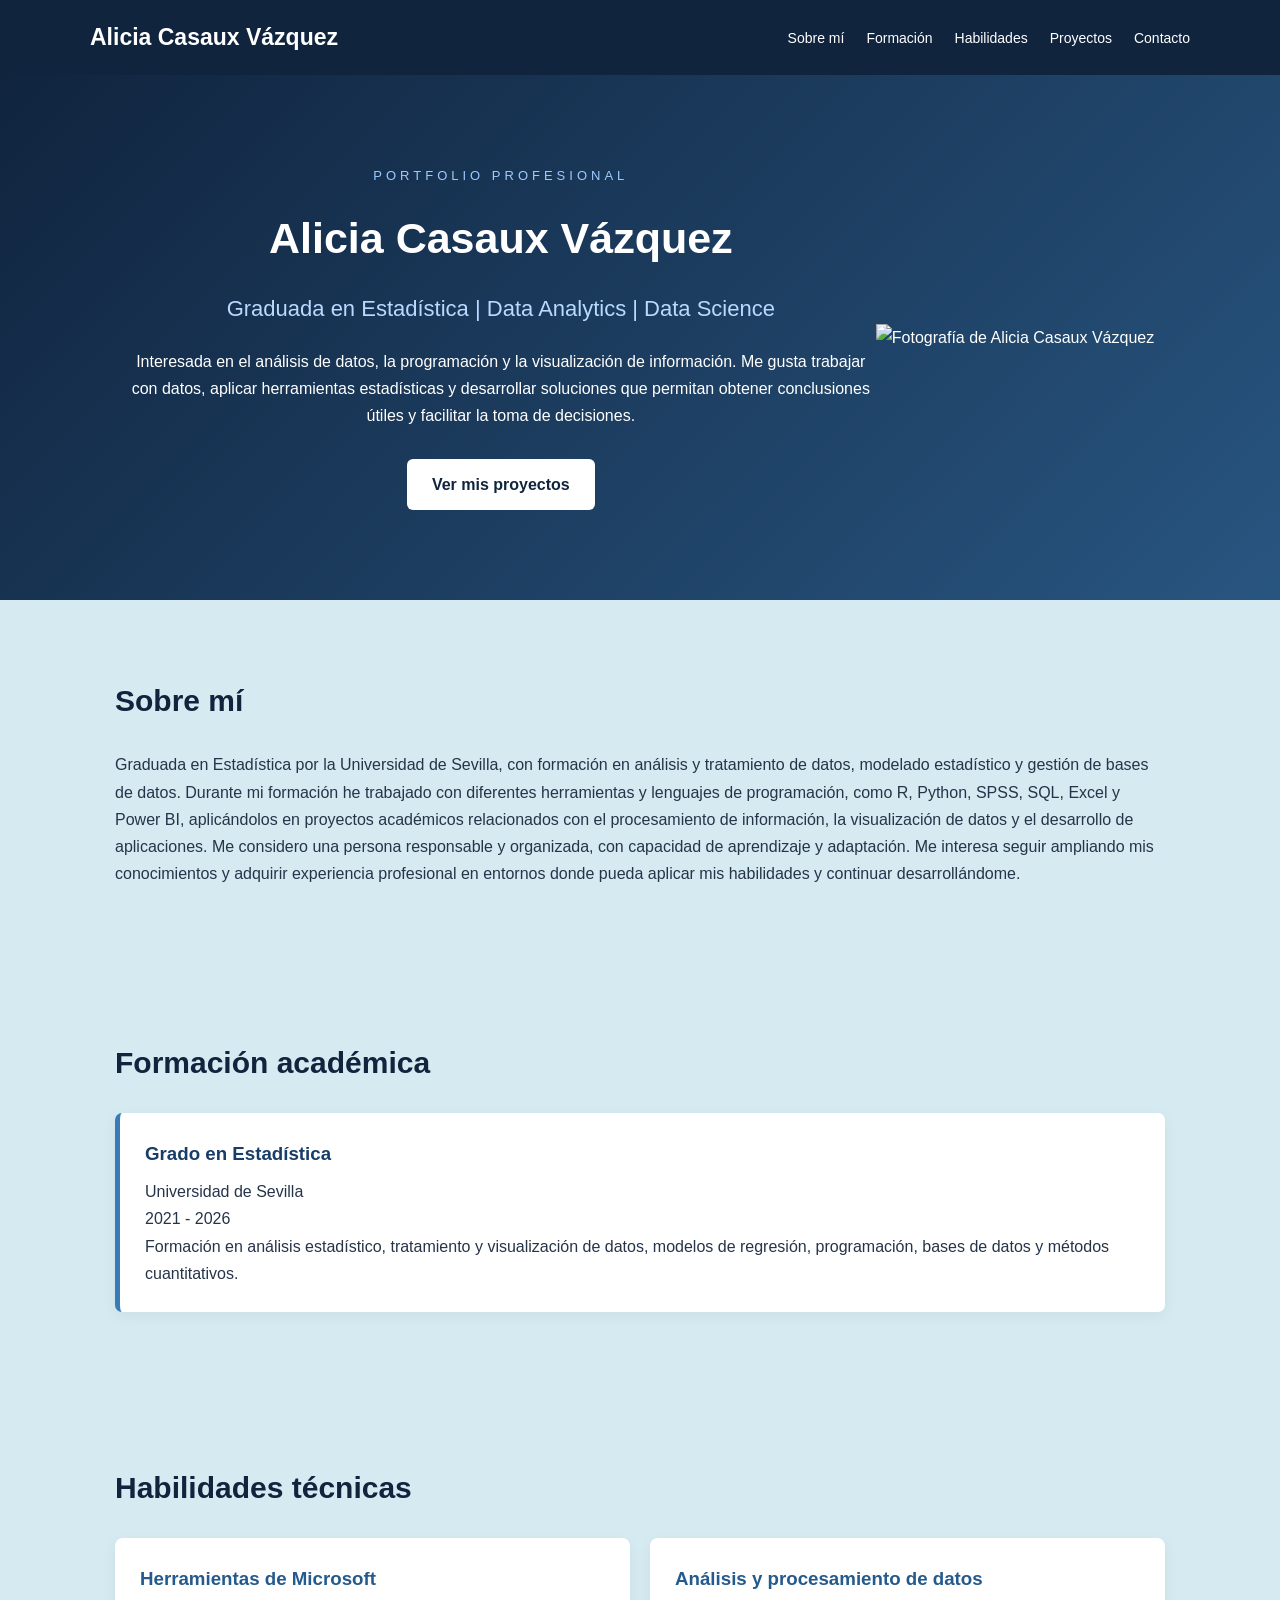
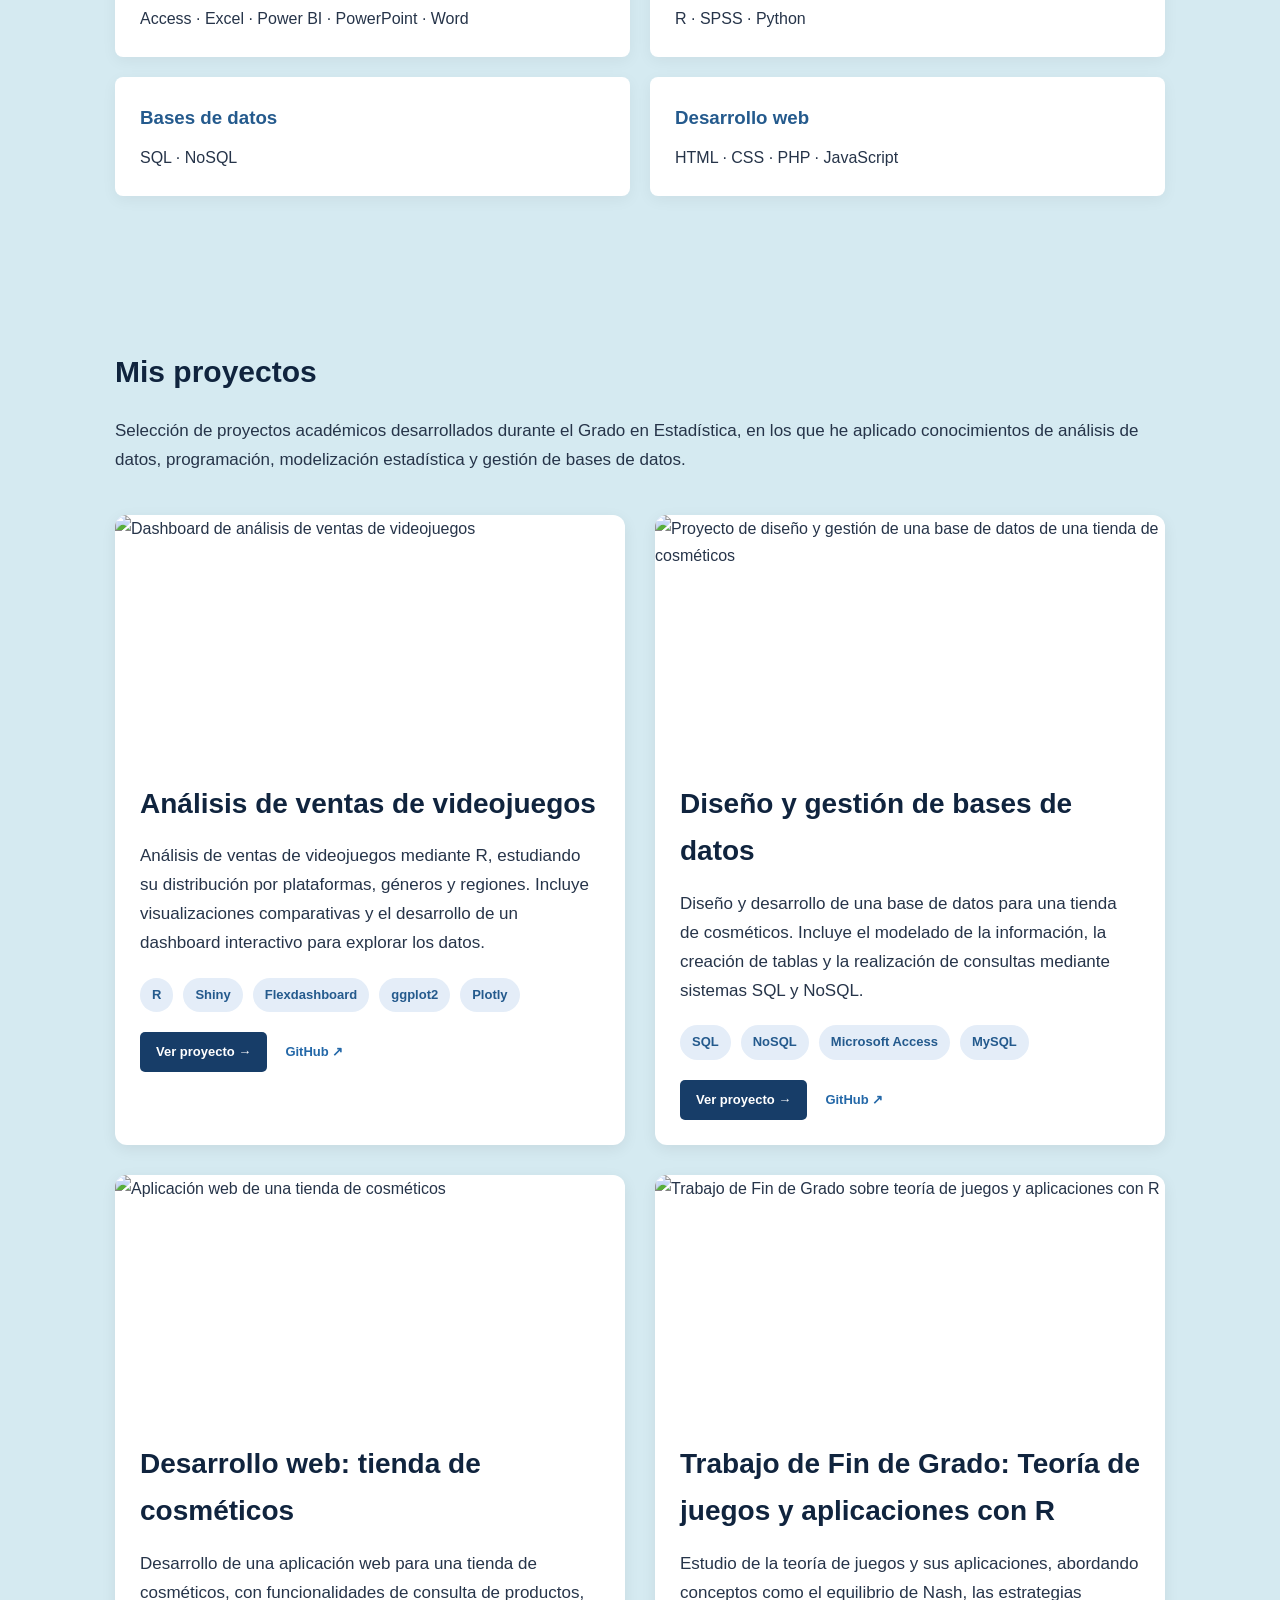
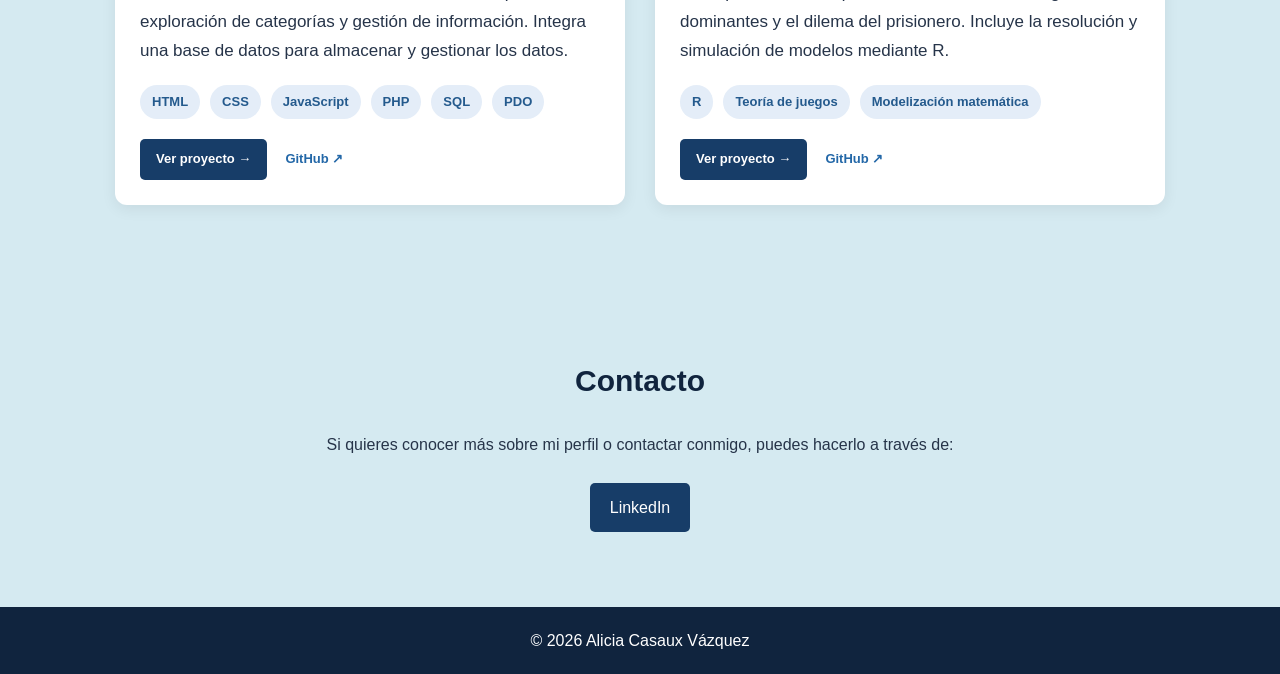
==== index.html @ c07f585f "Add files via upload" ====
<!DOCTYPE html>
<html lang="es">

<head>
    <meta charset="UTF-8">
    <meta name="viewport" content="width=device-width, initial-scale=1.0">

    <meta name="description"
        content="Portfolio profesional de Alicia Casaux Vázquez. Análisis de datos, estadística, programación y bases de datos.">

    <meta name="author" content="Alicia Casaux Vázquez">

    <title>Portfolio | Alicia Casaux Vázquez</title>

    <link rel="stylesheet" href="style.css">
</head>

<body>

    <!-- CABECERA Y NAVEGACIÓN -->
    <header>
        <nav class="navbar">

            <a href="#inicio" class="logo">
                Alicia Casaux Vázquez
            </a>

            <ul class="nav-links">
                <li><a href="#sobre-mi">Sobre mí</a></li>
                <li><a href="#formacion">Formación</a></li>
                <li><a href="#habilidades">Habilidades</a></li>
                <li><a href="#proyectos">Proyectos</a></li>
                <li><a href="#contacto">Contacto</a></li>
            </ul>

        </nav>
    </header>


    <main>

        <!-- INICIO -->
        <section id="inicio" class="hero">

            <div class="hero-content">

                <p class="intro">
                    PORTFOLIO PROFESIONAL
                </p>

                <h1>Alicia Casaux Vázquez</h1>

                <h2>
                    Graduada en Estadística | Data Analytics | Data Science
                </h2>

                <p>
                    Interesada en el análisis de datos, la programación y la visualización de información. Me gusta trabajar con datos, aplicar herramientas estadísticas y desarrollar soluciones que permitan obtener conclusiones útiles y facilitar la toma de decisiones.
                </p>

                <a href="#proyectos" class="button">
                    Ver mis proyectos
                </a>

            </div>

            <div class="hero-image">

                <img src="img/foto.jpeg"
                     alt="Fotografía de Alicia Casaux Vázquez" class="imagen-pequena">

            </div>

        </section>


        <!-- SOBRE MÍ -->
        <section id="sobre-mi" class="section">

            <h2>Sobre mí</h2>

            <p>
                Graduada en Estadística por la Universidad de Sevilla, con formación en análisis y tratamiento de datos, modelado estadístico y gestión de bases de datos.

                Durante mi formación he trabajado con diferentes herramientas y lenguajes de programación, como R, Python, SPSS, SQL, Excel y Power BI, aplicándolos en proyectos académicos relacionados con el procesamiento de información, la visualización de datos y el desarrollo de aplicaciones.
                
                Me considero una persona responsable y organizada, con capacidad de aprendizaje y adaptación. Me interesa seguir ampliando mis conocimientos y adquirir experiencia profesional en entornos donde pueda aplicar mis habilidades y continuar desarrollándome.
            </p>

        </section>


        <!-- FORMACIÓN ACADÉMICA -->
        <section id="formacion" class="section">

            <h2>Formación académica</h2>

            <div class="education-card">

                <h3>Grado en Estadística</h3>

                <p>
                    Universidad de Sevilla
                </p>

                <p>
                    2021 - 2026
                </p>

                <p>
                    Formación en análisis estadístico, tratamiento y
                    visualización de datos, modelos de regresión,
                    programación, bases de datos y métodos cuantitativos.
                </p>

            </div>

        </section>


        <!-- HABILIDADES TÉCNICAS -->
        <section id="habilidades" class="section">

            <h2>Habilidades técnicas</h2>
        
            <div class="skills-grid">
        
                <div class="skill-category">
                    <h3>Herramientas de Microsoft</h3>
                    <p>
                        Access · Excel · Power BI · PowerPoint · Word
                    </p>
                </div>
        
                <div class="skill-category">
                    <h3>Análisis y procesamiento de datos</h3>
                    <p>
                        R · SPSS · Python
                    </p>
                </div>
        
                <div class="skill-category">
                    <h3>Bases de datos</h3>
                    <p>
                        SQL · NoSQL
                    </p>
                </div>
        
                <div class="skill-category">
                    <h3>Desarrollo web</h3>
                    <p>
                        HTML · CSS · PHP · JavaScript
                    </p>
                </div>
        
            </div>
        
        </section>


        
        <!-- PROYECTOS -->
        <section id="proyectos" class="projects">
        
            <div class="container">
        
                <h2>Mis proyectos</h2>
        
                <p class="section-description">
                    Selección de proyectos académicos desarrollados
                    durante el Grado en Estadística, en los que he
                    aplicado conocimientos de análisis de datos,
                    programación, modelización estadística y gestión
                    de bases de datos.
                </p>
        
                <div class="projects-grid">
        
                    <!-- PROYECTO 1: VIDEOJUEGOS -->
                    <article class="project-card">
        
                        <img src="img/Videojuegos/videojuegos-banner.png"
                             alt="Dashboard de análisis de ventas de videojuegos">
        
                        <div class="project-content">
        
                            <h3>Análisis de ventas de videojuegos</h3>
        
                            <p>
                                Análisis de ventas de videojuegos mediante R,
                                estudiando su distribución por plataformas,
                                géneros y regiones. Incluye visualizaciones
                                comparativas y el desarrollo de un dashboard
                                interactivo para explorar los datos.
                            </p>
        
                            <div class="technologies">
                                <span>R</span>
                                <span>Shiny</span>
                                <span>Flexdashboard</span>
                                <span>ggplot2</span>
                                <span>Plotly</span>
                            </div>
        
                            <div class="project-buttons">
        
                                <a href="proyecto-videojuegos.html"
                                   class="project-link">
                                    Ver proyecto →
                                </a>
        
                                <a href="https://github.com/AliciaCx/Analisis-ventas-videojuegos"
                                   target="_blank"
                                   rel="noopener noreferrer"
                                   class="github-link">
                                    GitHub ↗
                                </a>
        
                            </div>
        
                        </div>
        
                    </article>
        
        
                    <!-- PROYECTO 2: BASES DE DATOS -->
                    <article class="project-card">
        
                        <img src="img/bbdd/base-banner.png"
                             alt="Proyecto de diseño y gestión de una base de datos de una tienda de cosméticos">
        
                        <div class="project-content">
        
                            <h3>Diseño y gestión de bases de datos</h3>
        
                            <p>
                                Diseño y desarrollo de una base de datos
                                para una tienda de cosméticos. Incluye
                                el modelado de la información, la creación
                                de tablas y la realización de consultas
                                mediante sistemas SQL y NoSQL.
                            </p>
        
                            <div class="technologies">
                                <span>SQL</span>
                                <span>NoSQL</span>
                                <span>Microsoft Access</span>
                                <span>MySQL</span>
                            </div>
        
                            <div class="project-buttons">
        
                                <a href="proyecto-bases-datos.html"
                                   class="project-link">
                                    Ver proyecto →
                                </a>
        
                                <a href="https://github.com/AliciaCx/dis-base-datos"
                                   target="_blank"
                                   rel="noopener noreferrer"
                                   class="github-link">
                                    GitHub ↗
                                </a>
        
                            </div>
        
                        </div>
        
                    </article>
        
        
                    <!-- PROYECTO 3: DESARROLLO WEB -->
                    <article class="project-card">
        
                        <img src="img/web/web-banner.png"
                             alt="Aplicación web de una tienda de cosméticos">
        
                        <div class="project-content">
        
                            <h3>Desarrollo web: tienda de cosméticos</h3>
        
                            <p>
                                Desarrollo de una aplicación web para
                                una tienda de cosméticos, con funcionalidades
                                de consulta de productos, exploración de
                                categorías y gestión de información.
                                Integra una base de datos para almacenar
                                y gestionar los datos.
                            </p>
        
                            <div class="technologies">
                                <span>HTML</span>
                                <span>CSS</span>
                                <span>JavaScript</span>
                                <span>PHP</span>
                                <span>SQL</span>
                                <span>PDO</span>
                            </div>
        
                            <div class="project-buttons">
        
                                <a href="proyecto-tienda-web.html"
                                   class="project-link">
                                    Ver proyecto →
                                </a>
        
                                <a href="https://github.com/AliciaCx/web-tienda"
                                   target="_blank"
                                   rel="noopener noreferrer"
                                   class="github-link">
                                    GitHub ↗
                                </a>
        
                            </div>
        
                        </div>
        
                    </article>
        
        
                    <!-- PROYECTO 4: TFG -->
                    <article class="project-card">
        
                        <img src="img/TFG/teoria-de-juegos-banner.webp"
                             alt="Trabajo de Fin de Grado sobre teoría de juegos y aplicaciones con R">
        
                        <div class="project-content">
        
                            <h3>
                                Trabajo de Fin de Grado:
                                Teoría de juegos y aplicaciones con R
                            </h3>
        
                            <p>
                                Estudio de la teoría de juegos y sus
                                aplicaciones, abordando conceptos como
                                el equilibrio de Nash, las estrategias
                                dominantes y el dilema del prisionero.
                                Incluye la resolución y simulación
                                de modelos mediante R.
                            </p>
        
                            <div class="technologies">
                                <span>R</span>
                                <span>Teoría de juegos</span>
                                <span>Modelización matemática</span>
                            </div>
        
                            <div class="project-buttons">
        
                                <a href="proyecto-tfg.html"
                                   class="project-link">
                                    Ver proyecto →
                                </a>
        
                                <a href="https://github.com/AliciaCx/TFG.-Teoria-de-juegos"
                                   target="_blank"
                                   rel="noopener noreferrer"
                                   class="github-link">
                                    GitHub ↗
                                </a>
        
                            </div>
        
                        </div>
        
                    </article>
        
                </div>
        
            </div>
        
        </section>
        


        <!-- CONTACTO -->
        <section id="contacto" class="section contact">

            <h2>Contacto</h2>

            <p>
                Si quieres conocer más sobre mi perfil o contactar conmigo,
                puedes hacerlo a través de:
            </p>

            <div class="contact-links">

                <a href="https://www.linkedin.com/in/alicia-casaux-vazquez"
                   target="_blank"
                   rel="noopener noreferrer">
                    LinkedIn
                </a>

            </div>

        </section>

    </main>


    <!-- PIE DE PÁGINA -->
    <footer>

        <p>
            © <span id="year"></span> Alicia Casaux Vázquez
        </p>

    </footer>


    <!-- JAVASCRIPT -->
    <script src="script.js"></script>

</body>

</html>
---- style.css ----
/* =================================
CONFIGURACIÓN GENERAL
================================= */

* {
    margin: 0;
    padding: 0;
    box-sizing: border-box;
    scroll-behavior: smooth;
}

body {
    font-family: Arial, sans-serif;
    background-color: #d5eaf1;
    color: #263449;
    line-height: 1.7;
}

a {
    text-decoration: none;
}


/* =================================
 MENÚ DE NAVEGACIÓN
================================= */

header {
    background-color: #10243e;
    position: sticky;
    top: 0;
    z-index: 100;
}

.navbar {
    max-width: 1150px;
    margin: auto;
    padding: 18px 25px;
    display: flex;
    justify-content: space-between;
    align-items: center;
}

.logo {
    color: white;
    font-size: 23px;
    font-weight: bold;
}

.nav-links {
    display: flex;
    gap: 22px;
    list-style: none;
}

.nav-links a {
    color: white;
    font-size: 14px;
    transition: color 0.3s;
}

.nav-links a:hover {
    color: #8ec5ff;
}


/* =================================
PORTADA
================================= */

.hero {
    min-height: 280px;
    padding: 90px 25px;

    display: flex;
    justify-content: center;
    align-items: center;
    text-align: center;

    background: linear-gradient(
        135deg,
        #10243e,
        #285580
    );

    color: white;
}

.hero-content {
    max-width: 750px;
}

.intro {
    color: #9ecaff;
    letter-spacing: 4px;
    font-size: 13px;
}

.hero h1 {
    font-size: 43px;
    margin: 15px 0;
}

.hero h2 {
    color: #b9d9ff;
    font-size: 22px;
    font-weight: normal;
}

.hero p:not(.intro) {
    margin: 20px 0 30px;
}

.button {
    display: inline-block;
    background-color: white;
    color: #10243e;
    padding: 12px 25px;
    border-radius: 6px;
    font-weight: bold;
    transition: 0.3s;
}

.button:hover {
    background-color: #dceaff;
    transform: translateY(-2px);
}

/* =================================
SECCIONES GENERALES
================================= */

.section {
    max-width: 1100px;
    margin: auto;
    padding: 75px 25px;
}

.section h2 {
    color: #10243e;
    font-size: 30px;
    margin-bottom: 25px;
}

.section-description {
    margin-bottom: 30px;
}


/* =================================
FORMACIÓN
================================= */

.education-card {
    background-color: white;
    padding: 25px;
    border-left: 5px solid #397bb8;
    border-radius: 7px;
    box-shadow: 0 4px 15px rgba(0,0,0,0.05);
}

.education-card h3 {
    color: #173d68;
    margin-bottom: 8px;
}


/* =================================
 HABILIDADES
================================= */

.skills-grid {
    display: grid;
    grid-template-columns: repeat(2, 1fr);
    gap: 20px;
}

.skill-category {
    background-color: white;
    padding: 25px;
    border-radius: 8px;
    box-shadow: 0 4px 15px rgba(0,0,0,0.05);
}

.skill-category h3 {
    color: #245a8d;
    margin-bottom: 10px;
}



/* =================================
PROYECTOS
================================= */

.projects {
    max-width: 1100px;
    margin: auto;
    padding: 75px 25px;
}

.projects h2 {
    color: #10243e;
    font-size: 30px;
    margin-bottom: 20px;
}

.projects .section-description {
    margin-bottom: 40px;
    font-size: 17px;
}

.projects-grid {
    display: grid;
    grid-template-columns: repeat(2, 1fr);
    gap: 30px;
}

.project-card {
    background-color: white;
    border-radius: 12px;
    overflow: hidden;
    box-shadow: 0 4px 15px rgba(0,0,0,0.07);
    transition: all 0.3s ease;
}

.project-card:hover {
    transform: translateY(-5px);
}

.project-card img {
    width: 100%;
    height: 240px;
    object-fit: cover;
    display: block;
}

.project-content {
    padding: 25px;
}

.project-content h3 {
    color: #10243e;
    font-size: 28px;
    margin-bottom: 15px;
}

.project-content p {
    font-size: 17px;
    margin-bottom: 20px;
}

.technologies {
    display: flex;
    flex-wrap: wrap;
    gap: 10px;
    margin-bottom: 20px;
}

.technologies span {
    background-color: #e4edf8;
    color: #245a8d;
    padding: 6px 12px;
    border-radius: 20px;
    font-size: 13px;
    font-weight: 600;
}

.project-link {
    color: #2468a8;
    font-weight: bold;
    font-size: 16px;
}

.project-link:hover {
    text-decoration: underline;
}


/* =================================
CONTACTO
================================= */

.contact {
    text-align: center;
}

.contact-links {
    margin-top: 25px;
    display: flex;
    justify-content: center;
    flex-wrap: wrap;
    gap: 15px;
}

.contact-links a {
    background-color: #173d68;
    color: white;
    padding: 11px 20px;
    border-radius: 5px;
    transition: 0.3s;
}

.contact-links a:hover {
    background-color: #397bb8;
}


/* =================================
PIE DE PÁGINA
================================= */

footer {
    background-color: #10243e;
    color: white;
    text-align: center;
    padding: 20px;
}


/* =================================
ADAPTACIÓN A MÓVILES
================================= */

@media (max-width: 850px) {
    .projects-grid {
        grid-template-columns: 1fr;
    }
}


@media (max-width: 600px) {

    .navbar {
        flex-direction: column;
        gap: 15px;
    }

    .nav-links {
        flex-wrap: wrap;
        justify-content: center;
        gap: 12px;
    }

    .hero h1 {
        font-size: 30px;
    }

    .hero h2 {
        font-size: 18px;
    }

    .projects-grid,
    .skills-grid {
        grid-template-columns: 1fr;
    }

    .section {
        padding: 50px 20px;
    }

}



/* =================================
   BOTONES DE LOS PROYECTOS
================================= */

.project-buttons {
    display: flex;
    align-items: center;
    flex-wrap: wrap;
    gap: 18px;
    margin-top: auto;
}

.project-link {
    display: inline-block;
    background-color: #173d68;
    color: white !important;
    padding: 9px 16px;
    border-radius: 5px;
    font-size: 13px !important;
    transition: background-color 0.3s;
}

.project-link:hover {
    background-color: #397bb8;
    text-decoration: none !important;
}

.github-link {
    color: #2468a8;
    font-size: 13px !important;
    font-weight: bold;
}

.github-link:hover {
    text-decoration: underline;
}



.imagen-pequena {
    width: 100% !important;
    height: auto;
    margin: 0 auto;
}
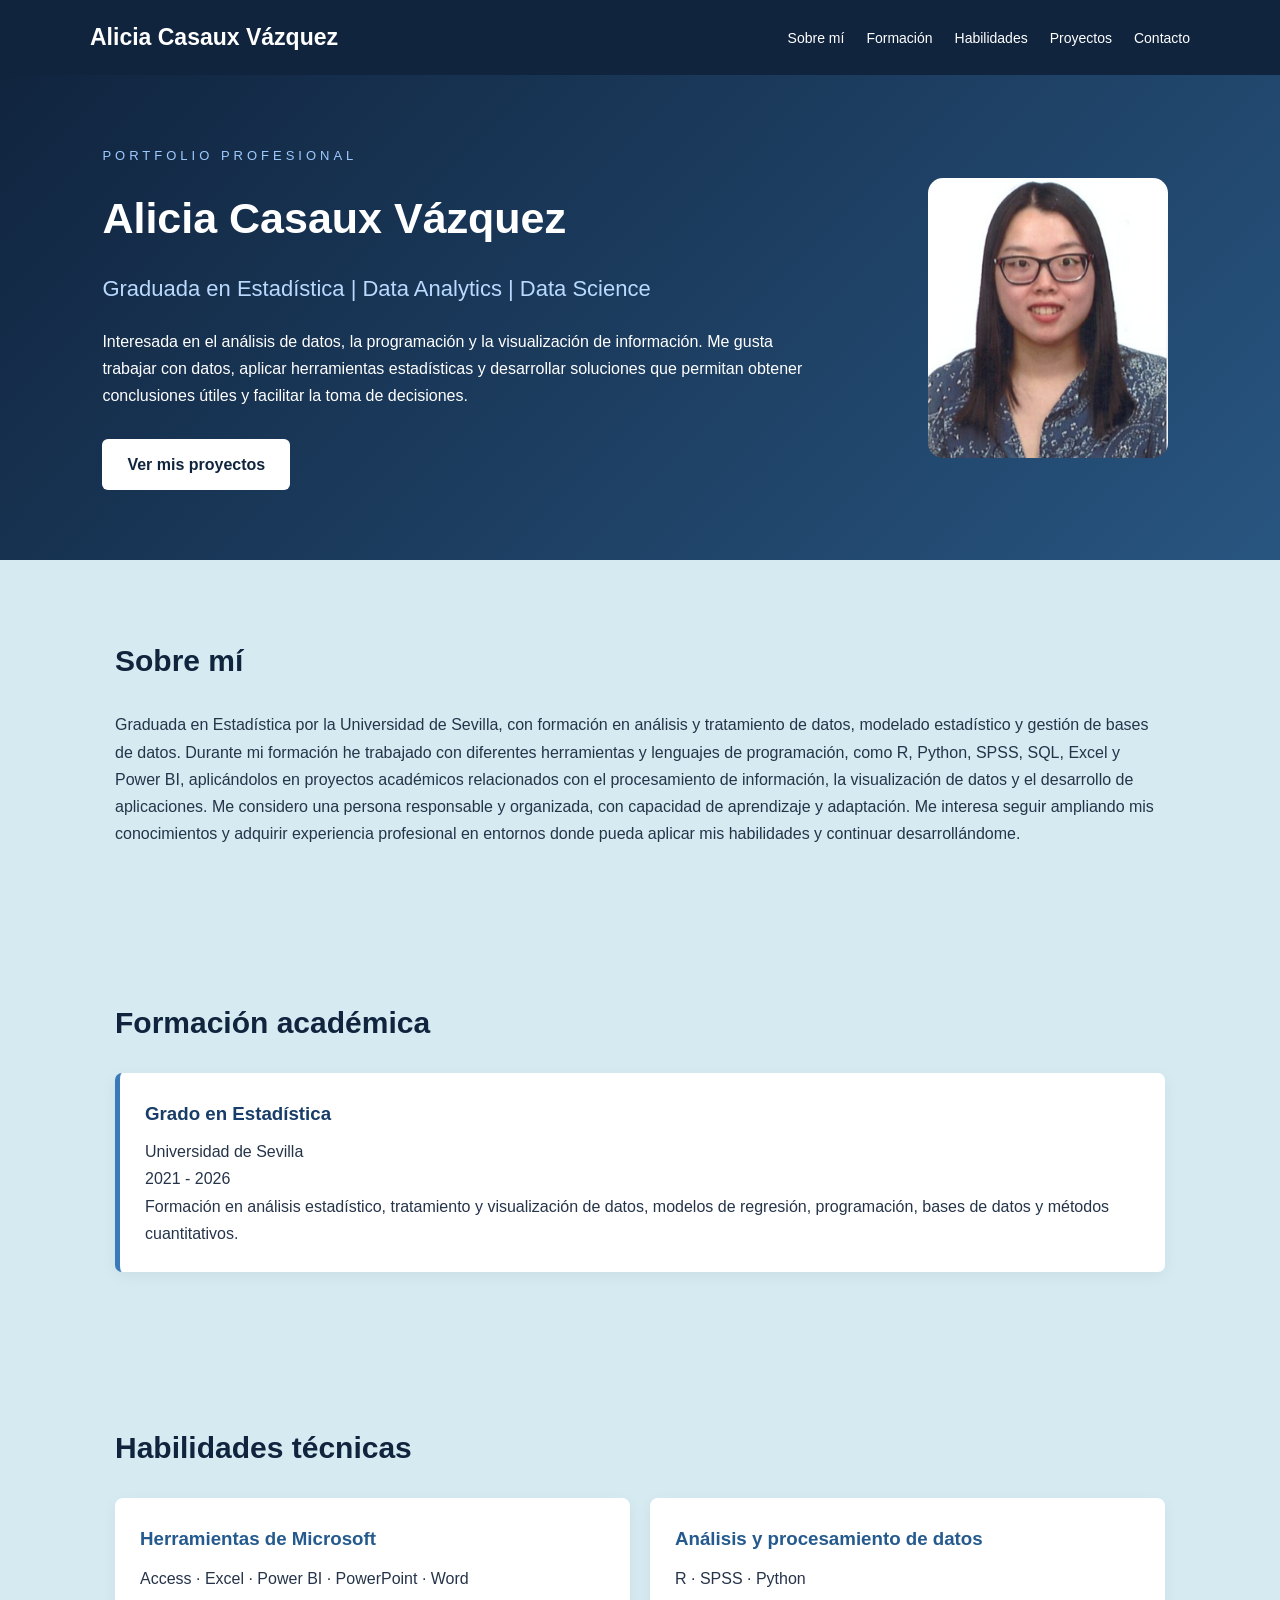
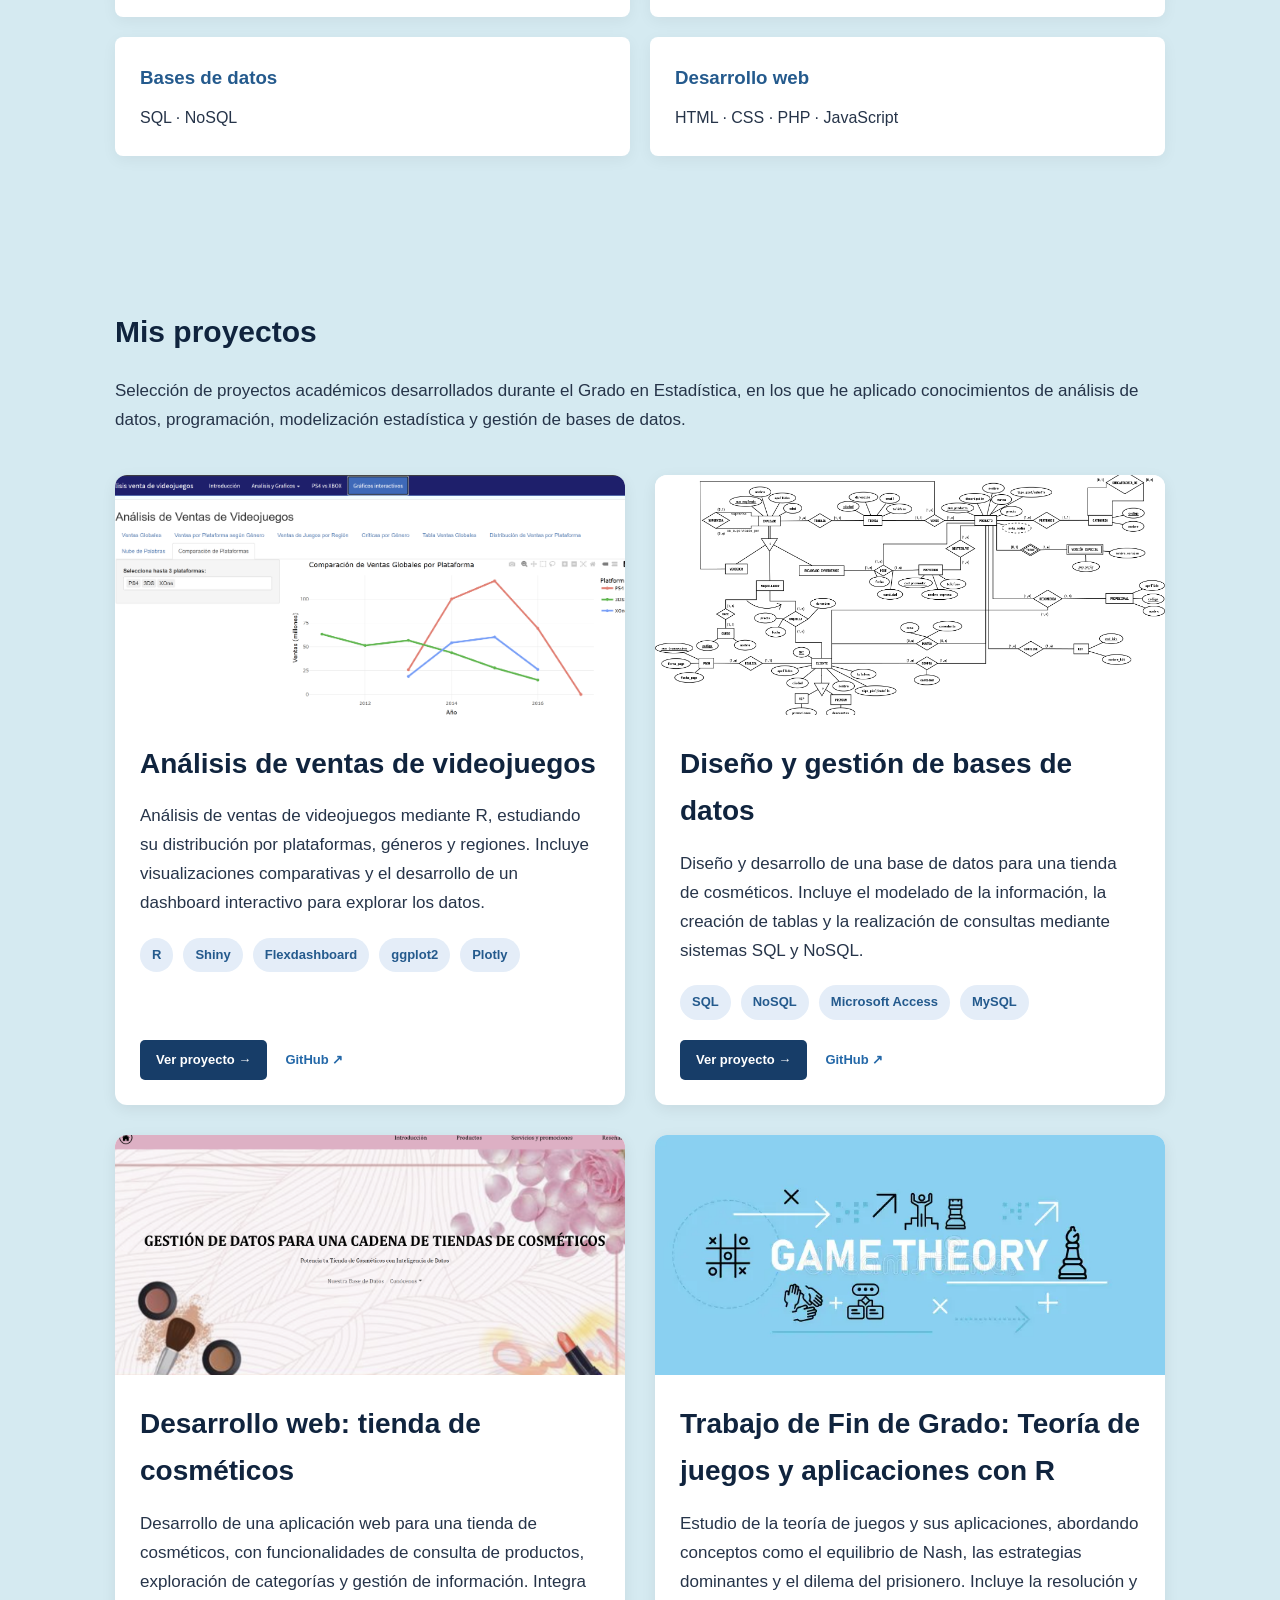
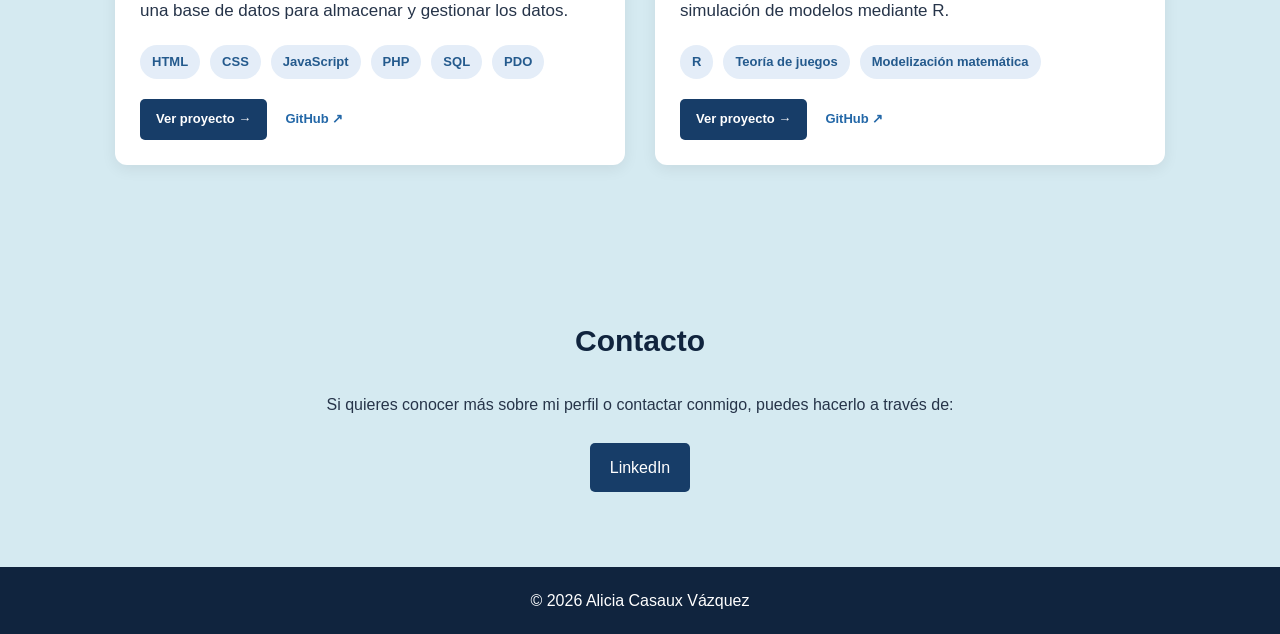
==== commit d6349a16: "Add files via upload" ====
--- a/index.html
+++ b/index.html
@@ -68,7 +68,8 @@
             <div class="hero-image">
 
                 <img src="img/foto.jpeg"
-                     alt="Fotografía de Alicia Casaux Vázquez" class="imagen-pequena">
+                     alt="Fotografía de Alicia Casaux Vázquez"
+                     class="imagen-pequena">
 
             </div>
 
@@ -84,7 +85,7 @@
                 Graduada en Estadística por la Universidad de Sevilla, con formación en análisis y tratamiento de datos, modelado estadístico y gestión de bases de datos.
 
                 Durante mi formación he trabajado con diferentes herramientas y lenguajes de programación, como R, Python, SPSS, SQL, Excel y Power BI, aplicándolos en proyectos académicos relacionados con el procesamiento de información, la visualización de datos y el desarrollo de aplicaciones.
-                
+
                 Me considero una persona responsable y organizada, con capacidad de aprendizaje y adaptación. Me interesa seguir ampliando mis conocimientos y adquirir experiencia profesional en entornos donde pueda aplicar mis habilidades y continuar desarrollándome.
             </p>
 
@@ -123,50 +124,62 @@
         <section id="habilidades" class="section">
 
             <h2>Habilidades técnicas</h2>
-        
+
             <div class="skills-grid">
-        
+
                 <div class="skill-category">
+
                     <h3>Herramientas de Microsoft</h3>
+
                     <p>
                         Access · Excel · Power BI · PowerPoint · Word
                     </p>
+
                 </div>
-        
+
                 <div class="skill-category">
+
                     <h3>Análisis y procesamiento de datos</h3>
+
                     <p>
                         R · SPSS · Python
                     </p>
+
                 </div>
-        
+
                 <div class="skill-category">
+
                     <h3>Bases de datos</h3>
+
                     <p>
                         SQL · NoSQL
                     </p>
+
                 </div>
-        
+
                 <div class="skill-category">
+
                     <h3>Desarrollo web</h3>
+
                     <p>
                         HTML · CSS · PHP · JavaScript
                     </p>
+
                 </div>
-        
-            </div>
-        
-        </section>
-
-
-        
+
+            </div>
+
+        </section>
+
+
+
         <!-- PROYECTOS -->
         <section id="proyectos" class="projects">
-        
+
             <div class="container">
-        
+
                 <h2>Mis proyectos</h2>
-        
+
                 <p class="section-description">
                     Selección de proyectos académicos desarrollados
                     durante el Grado en Estadística, en los que he
@@ -174,19 +187,20 @@
                     programación, modelización estadística y gestión
                     de bases de datos.
                 </p>
-        
+
                 <div class="projects-grid">
-        
+
+
                     <!-- PROYECTO 1: VIDEOJUEGOS -->
                     <article class="project-card">
-        
+
                         <img src="img/Videojuegos/videojuegos-banner.png"
                              alt="Dashboard de análisis de ventas de videojuegos">
-        
+
                         <div class="project-content">
-        
+
                             <h3>Análisis de ventas de videojuegos</h3>
-        
+
                             <p>
                                 Análisis de ventas de videojuegos mediante R,
                                 estudiando su distribución por plataformas,
@@ -194,7 +208,7 @@
                                 comparativas y el desarrollo de un dashboard
                                 interactivo para explorar los datos.
                             </p>
-        
+
                             <div class="technologies">
                                 <span>R</span>
                                 <span>Shiny</span>
@@ -202,38 +216,38 @@
                                 <span>ggplot2</span>
                                 <span>Plotly</span>
                             </div>
-        
+
                             <div class="project-buttons">
-        
+
                                 <a href="proyecto-videojuegos.html"
                                    class="project-link">
                                     Ver proyecto →
                                 </a>
-        
+
                                 <a href="https://github.com/AliciaCx/Analisis-ventas-videojuegos"
                                    target="_blank"
                                    rel="noopener noreferrer"
                                    class="github-link">
                                     GitHub ↗
                                 </a>
-        
-                            </div>
-        
+
+                            </div>
+
                         </div>
-        
+
                     </article>
-        
-        
+
+
                     <!-- PROYECTO 2: BASES DE DATOS -->
                     <article class="project-card">
-        
+
                         <img src="img/bbdd/base-banner.png"
                              alt="Proyecto de diseño y gestión de una base de datos de una tienda de cosméticos">
-        
+
                         <div class="project-content">
-        
+
                             <h3>Diseño y gestión de bases de datos</h3>
-        
+
                             <p>
                                 Diseño y desarrollo de una base de datos
                                 para una tienda de cosméticos. Incluye
@@ -241,45 +255,45 @@
                                 de tablas y la realización de consultas
                                 mediante sistemas SQL y NoSQL.
                             </p>
-        
+
                             <div class="technologies">
                                 <span>SQL</span>
                                 <span>NoSQL</span>
                                 <span>Microsoft Access</span>
                                 <span>MySQL</span>
                             </div>
-        
+
                             <div class="project-buttons">
-        
+
                                 <a href="proyecto-bases-datos.html"
                                    class="project-link">
                                     Ver proyecto →
                                 </a>
-        
+
                                 <a href="https://github.com/AliciaCx/dis-base-datos"
                                    target="_blank"
                                    rel="noopener noreferrer"
                                    class="github-link">
                                     GitHub ↗
                                 </a>
-        
-                            </div>
-        
+
+                            </div>
+
                         </div>
-        
+
                     </article>
-        
-        
+
+
                     <!-- PROYECTO 3: DESARROLLO WEB -->
                     <article class="project-card">
-        
+
                         <img src="img/web/web-banner.png"
                              alt="Aplicación web de una tienda de cosméticos">
-        
+
                         <div class="project-content">
-        
+
                             <h3>Desarrollo web: tienda de cosméticos</h3>
-        
+
                             <p>
                                 Desarrollo de una aplicación web para
                                 una tienda de cosméticos, con funcionalidades
@@ -288,7 +302,7 @@
                                 Integra una base de datos para almacenar
                                 y gestionar los datos.
                             </p>
-        
+
                             <div class="technologies">
                                 <span>HTML</span>
                                 <span>CSS</span>
@@ -297,41 +311,41 @@
                                 <span>SQL</span>
                                 <span>PDO</span>
                             </div>
-        
+
                             <div class="project-buttons">
-        
+
                                 <a href="proyecto-tienda-web.html"
                                    class="project-link">
                                     Ver proyecto →
                                 </a>
-        
+
                                 <a href="https://github.com/AliciaCx/web-tienda"
                                    target="_blank"
                                    rel="noopener noreferrer"
                                    class="github-link">
                                     GitHub ↗
                                 </a>
-        
-                            </div>
-        
+
+                            </div>
+
                         </div>
-        
+
                     </article>
-        
-        
+
+
                     <!-- PROYECTO 4: TFG -->
                     <article class="project-card">
-        
+
                         <img src="img/TFG/teoria-de-juegos-banner.webp"
                              alt="Trabajo de Fin de Grado sobre teoría de juegos y aplicaciones con R">
-        
+
                         <div class="project-content">
-        
+
                             <h3>
                                 Trabajo de Fin de Grado:
                                 Teoría de juegos y aplicaciones con R
                             </h3>
-        
+
                             <p>
                                 Estudio de la teoría de juegos y sus
                                 aplicaciones, abordando conceptos como
@@ -340,39 +354,39 @@
                                 Incluye la resolución y simulación
                                 de modelos mediante R.
                             </p>
-        
+
                             <div class="technologies">
                                 <span>R</span>
                                 <span>Teoría de juegos</span>
                                 <span>Modelización matemática</span>
                             </div>
-        
+
                             <div class="project-buttons">
-        
+
                                 <a href="proyecto-tfg.html"
                                    class="project-link">
                                     Ver proyecto →
                                 </a>
-        
+
                                 <a href="https://github.com/AliciaCx/TFG.-Teoria-de-juegos"
                                    target="_blank"
                                    rel="noopener noreferrer"
                                    class="github-link">
                                     GitHub ↗
                                 </a>
-        
-                            </div>
-        
+
+                            </div>
+
                         </div>
-        
+
                     </article>
-        
+
                 </div>
-        
-            </div>
-        
-        </section>
-        
+
+            </div>
+
+        </section>
+
 
 
         <!-- CONTACTO -->
--- a/style.css
+++ b/style.css
@@ -15,6 +15,7 @@
     background-color: #d5eaf1;
     color: #263449;
     line-height: 1.7;
+    overflow-x: hidden;
 }
 
 a {
@@ -23,7 +24,7 @@
 
 
 /* =================================
- MENÚ DE NAVEGACIÓN
+MENÚ DE NAVEGACIÓN
 ================================= */
 
 header {
@@ -70,13 +71,13 @@
 ================================= */
 
 .hero {
-    min-height: 280px;
-    padding: 90px 25px;
-
-    display: flex;
-    justify-content: center;
+    min-height: 450px;
+    padding: 70px 8%;
+
+    display: flex;
+    justify-content: space-between;
     align-items: center;
-    text-align: center;
+    gap: 50px;
 
     background: linear-gradient(
         135deg,
@@ -85,10 +86,12 @@
     );
 
     color: white;
+    text-align: left;
 }
 
 .hero-content {
-    max-width: 750px;
+    max-width: 700px;
+    flex: 1;
 }
 
 .intro {
@@ -110,6 +113,24 @@
 
 .hero p:not(.intro) {
     margin: 20px 0 30px;
+}
+
+.hero-image {
+    flex-shrink: 0;
+    width: 260px;
+
+    display: flex;
+    justify-content: center;
+    align-items: center;
+}
+
+.imagen-pequena {
+    width: 240px;
+    height: 280px;
+    object-fit: cover;
+    object-position: center;
+    border-radius: 15px;
+    display: block;
 }
 
 .button {
@@ -127,6 +148,7 @@
     transform: translateY(-2px);
 }
 
+
 /* =================================
 SECCIONES GENERALES
 ================================= */
@@ -167,7 +189,7 @@
 
 
 /* =================================
- HABILIDADES
+HABILIDADES
 ================================= */
 
 .skills-grid {
@@ -187,7 +209,6 @@
     color: #245a8d;
     margin-bottom: 10px;
 }
-
 
 
 /* =================================
@@ -223,6 +244,8 @@
     overflow: hidden;
     box-shadow: 0 4px 15px rgba(0,0,0,0.07);
     transition: all 0.3s ease;
+    display: flex;
+    flex-direction: column;
 }
 
 .project-card:hover {
@@ -238,6 +261,9 @@
 
 .project-content {
     padding: 25px;
+    display: flex;
+    flex-direction: column;
+    flex: 1;
 }
 
 .project-content h3 {
@@ -267,107 +293,6 @@
     font-weight: 600;
 }
 
-.project-link {
-    color: #2468a8;
-    font-weight: bold;
-    font-size: 16px;
-}
-
-.project-link:hover {
-    text-decoration: underline;
-}
-
-
-/* =================================
-CONTACTO
-================================= */
-
-.contact {
-    text-align: center;
-}
-
-.contact-links {
-    margin-top: 25px;
-    display: flex;
-    justify-content: center;
-    flex-wrap: wrap;
-    gap: 15px;
-}
-
-.contact-links a {
-    background-color: #173d68;
-    color: white;
-    padding: 11px 20px;
-    border-radius: 5px;
-    transition: 0.3s;
-}
-
-.contact-links a:hover {
-    background-color: #397bb8;
-}
-
-
-/* =================================
-PIE DE PÁGINA
-================================= */
-
-footer {
-    background-color: #10243e;
-    color: white;
-    text-align: center;
-    padding: 20px;
-}
-
-
-/* =================================
-ADAPTACIÓN A MÓVILES
-================================= */
-
-@media (max-width: 850px) {
-    .projects-grid {
-        grid-template-columns: 1fr;
-    }
-}
-
-
-@media (max-width: 600px) {
-
-    .navbar {
-        flex-direction: column;
-        gap: 15px;
-    }
-
-    .nav-links {
-        flex-wrap: wrap;
-        justify-content: center;
-        gap: 12px;
-    }
-
-    .hero h1 {
-        font-size: 30px;
-    }
-
-    .hero h2 {
-        font-size: 18px;
-    }
-
-    .projects-grid,
-    .skills-grid {
-        grid-template-columns: 1fr;
-    }
-
-    .section {
-        padding: 50px 20px;
-    }
-
-}
-
-
-
-/* =================================
-   BOTONES DE LOS PROYECTOS
-================================= */
-
 .project-buttons {
     display: flex;
     align-items: center;
@@ -383,6 +308,7 @@
     padding: 9px 16px;
     border-radius: 5px;
     font-size: 13px !important;
+    font-weight: bold;
     transition: background-color 0.3s;
 }
 
@@ -402,9 +328,279 @@
 }
 
 
-
-.imagen-pequena {
-    width: 100% !important;
-    height: auto;
-    margin: 0 auto;
-}+/* =================================
+CONTACTO
+================================= */
+
+.contact {
+    text-align: center;
+}
+
+.contact-links {
+    margin-top: 25px;
+    display: flex;
+    justify-content: center;
+    flex-wrap: wrap;
+    gap: 15px;
+}
+
+.contact-links a {
+    background-color: #173d68;
+    color: white;
+    padding: 11px 20px;
+    border-radius: 5px;
+    transition: 0.3s;
+}
+
+.contact-links a:hover {
+    background-color: #397bb8;
+}
+
+
+/* =================================
+PIE DE PÁGINA
+================================= */
+
+footer {
+    background-color: #10243e;
+    color: white;
+    text-align: center;
+    padding: 20px;
+}
+
+
+/* =================================
+ADAPTACIÓN A TABLETS
+================================= */
+
+@media (max-width: 850px) {
+
+    .projects-grid {
+        grid-template-columns: 1fr;
+    }
+
+    .hero {
+        gap: 30px;
+        padding: 60px 30px;
+    }
+
+    .hero-image {
+        width: 210px;
+    }
+
+    .imagen-pequena {
+        width: 200px;
+        height: 240px;
+    }
+
+    .hero h1 {
+        font-size: 35px;
+    }
+
+    .hero h2 {
+        font-size: 19px;
+    }
+
+}
+
+
+/* =================================
+ADAPTACIÓN A MÓVILES
+================================= */
+
+@media (max-width: 600px) {
+
+    /* Navegación */
+
+    .navbar {
+        flex-direction: column;
+        gap: 15px;
+        padding: 15px;
+    }
+
+    .logo {
+        font-size: 21px;
+    }
+
+    .nav-links {
+        flex-wrap: wrap;
+        justify-content: center;
+        gap: 12px 16px;
+    }
+
+    .nav-links a {
+        font-size: 13px;
+    }
+
+
+    /* Portada */
+
+    .hero {
+        flex-direction: column;
+        text-align: center;
+        padding: 45px 22px;
+        gap: 30px;
+        min-height: auto;
+    }
+
+    .hero-content {
+        width: 100%;
+    }
+
+    .hero h1 {
+        font-size: 30px;
+        margin: 12px 0;
+    }
+
+    .hero h2 {
+        font-size: 17px;
+    }
+
+    .intro {
+        font-size: 11px;
+        letter-spacing: 3px;
+    }
+
+    .hero p:not(.intro) {
+        font-size: 15px;
+        margin: 18px 0 25px;
+    }
+
+    .hero-image {
+        width: 100%;
+        justify-content: center;
+    }
+
+    .imagen-pequena {
+        width: 175px;
+        height: 210px;
+        object-fit: cover;
+        object-position: center;
+        border-radius: 12px;
+    }
+
+    .button {
+        padding: 11px 20px;
+        font-size: 14px;
+    }
+
+
+    /* Secciones */
+
+    .section {
+        padding: 50px 20px;
+    }
+
+    .section h2 {
+        font-size: 26px;
+    }
+
+
+    /* Formación */
+
+    .education-card {
+        padding: 20px;
+    }
+
+
+    /* Habilidades */
+
+    .skills-grid {
+        grid-template-columns: 1fr;
+        gap: 15px;
+    }
+
+    .skill-category {
+        padding: 20px;
+    }
+
+
+    /* Proyectos */
+
+    .projects {
+        padding: 50px 20px;
+    }
+
+    .projects h2 {
+        font-size: 26px;
+    }
+
+    .projects .section-description {
+        font-size: 15px;
+    }
+
+    .projects-grid {
+        grid-template-columns: 1fr;
+        gap: 22px;
+    }
+
+    .project-card img {
+        height: 200px;
+    }
+
+    .project-content {
+        padding: 20px;
+    }
+
+    .project-content h3 {
+        font-size: 23px;
+    }
+
+    .project-content p {
+        font-size: 15px;
+    }
+
+    .technologies {
+        gap: 8px;
+    }
+
+    .technologies span {
+        font-size: 12px;
+    }
+
+    .project-buttons {
+        gap: 15px;
+    }
+
+
+    /* Contacto */
+
+    .contact p {
+        font-size: 15px;
+    }
+
+}
+
+
+/* =================================
+MÓVILES PEQUEÑOS
+================================= */
+
+@media (max-width: 380px) {
+
+    .logo {
+        font-size: 19px;
+    }
+
+    .nav-links {
+        gap: 10px;
+    }
+
+    .hero h1 {
+        font-size: 27px;
+    }
+
+    .hero h2 {
+        font-size: 16px;
+    }
+
+    .imagen-pequena {
+        width: 155px;
+        height: 190px;
+    }
+
+    .project-content h3 {
+        font-size: 21px;
+    }
+
+}
